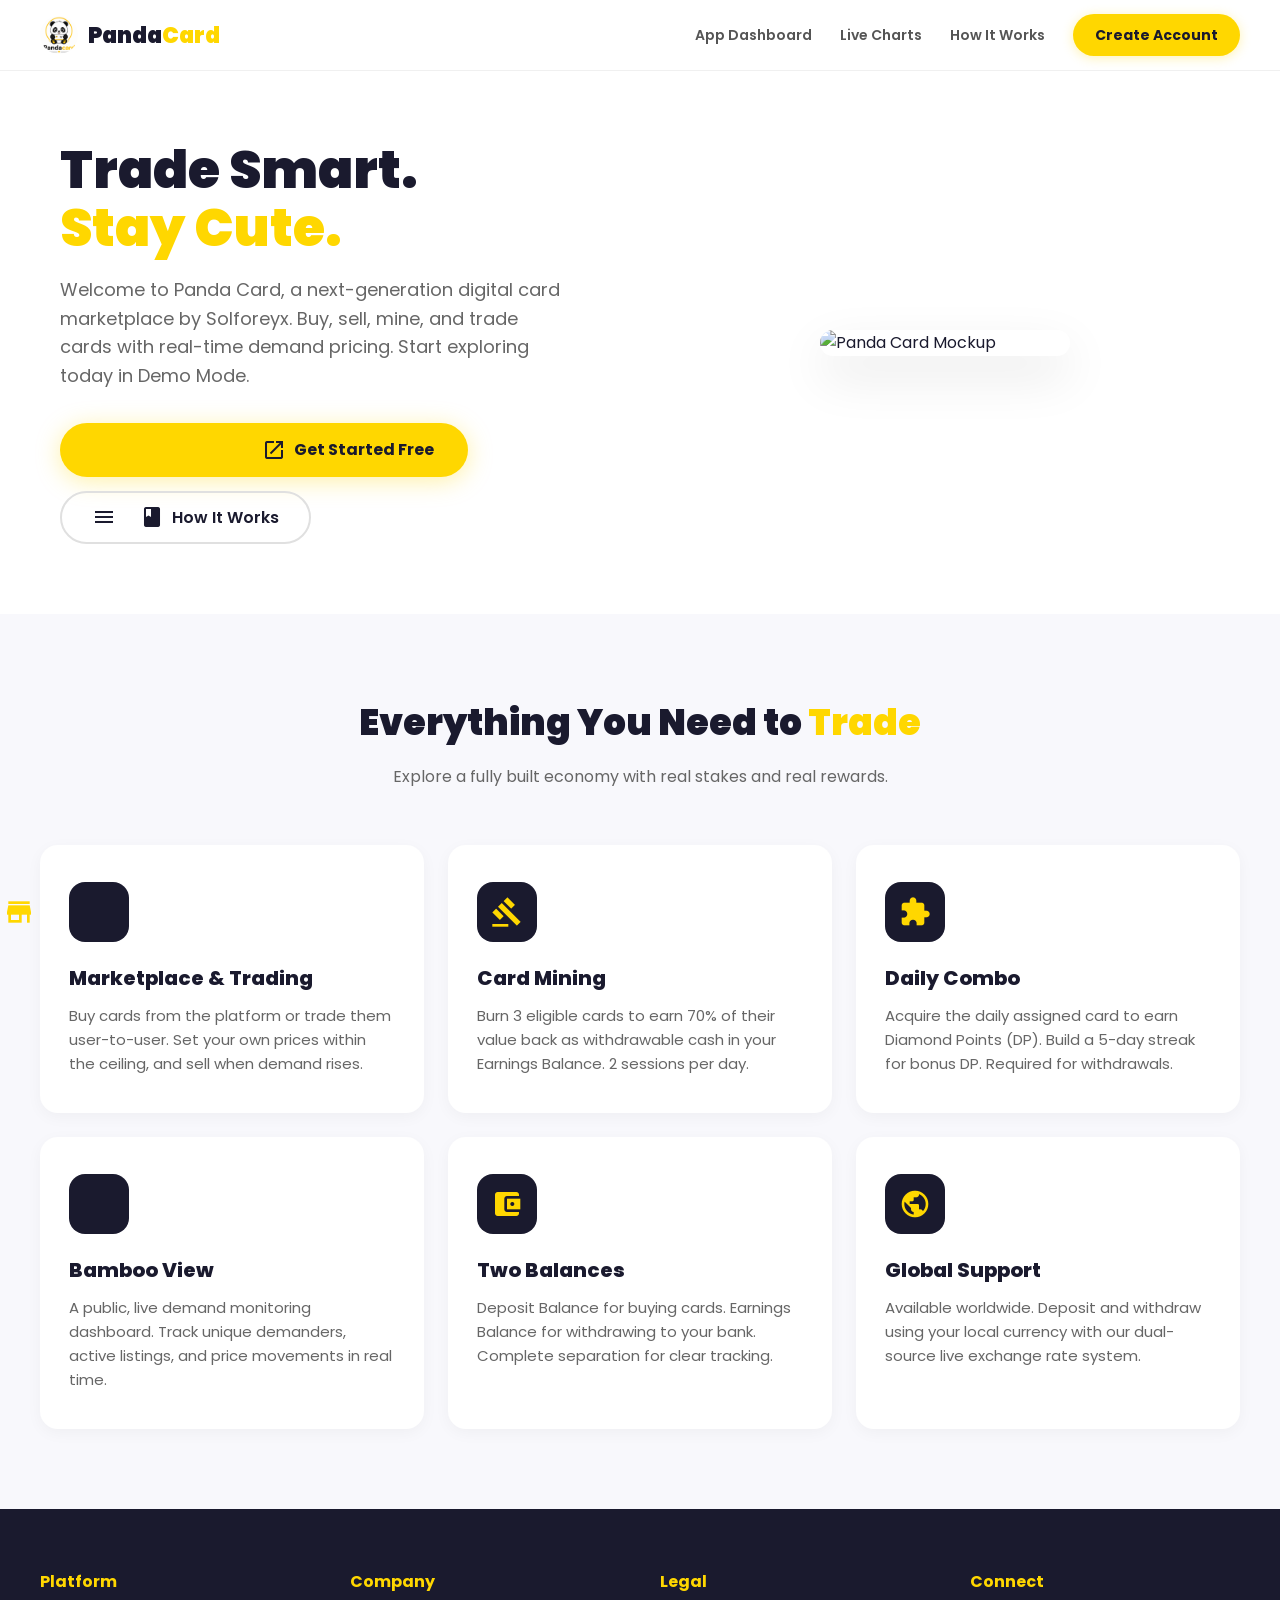
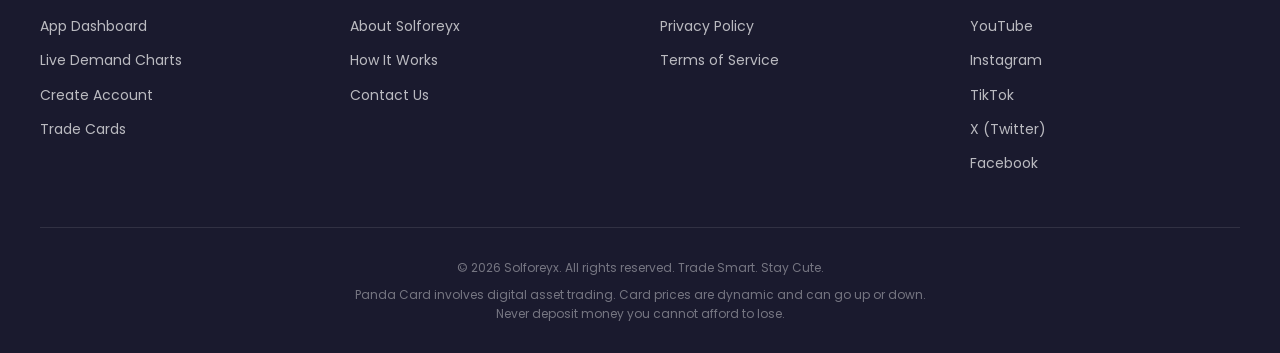
==== index.html @ d5565405 "Rename 3index.html to index.html" ====
<!DOCTYPE html>
<html lang="en">
<head>
    <meta charset="UTF-8" />
    <meta name="viewport" content="width=device-width, initial-scale=1.0, maximum-scale=1.0, user-scalable=no, viewport-fit=cover" />
    
    <!-- ============================================
    PRIMARY SEO META TAGS
    ============================================ -->
    <title>Panda Card | Trade Smart. Stay Cute.</title>
    <meta name="description" content="Panda Card is a next-generation card trading marketplace by Solforeyx. Buy, sell, trade, and mine digital cards. Earn Diamond Points, track live demand, and withdraw your earnings." />
    <meta name="keywords" content="pandacard, panda card, solforeyx, card trading, digital cards, mining, daily combo, bamboo view, earn money, trade cards" />
    <meta name="author" content="Solforeyx" />
    <meta name="robots" content="index, follow, max-image-preview:large" />
    <link rel="canonical" href="https://pandacard.solforeyx.com/" />
    
    <!-- ============================================
    OPEN GRAPH (Facebook, WhatsApp, Telegram)
    ============================================ -->
    <meta property="og:type" content="website" />
    <meta property="og:url" content="https://pandacard.solforeyx.com/" />
    <meta property="og:title" content="Panda Card | Trade Smart. Stay Cute." />
    <meta property="og:description" content="Buy, sell, trade, and mine digital cards. Explore the marketplace in Demo Mode." />
    <meta property="og:image" content="assets/icons/icon-512.png" />
    <meta property="og:site_name" content="Panda Card" />
    
    <!-- ============================================
    TWITTER CARD
    ============================================ -->
    <meta name="twitter:card" content="summary_large_image" />
    <meta name="twitter:url" content="https://pandacard.solforeyx.com/" />
    <meta name="twitter:title" content="Panda Card | Trade Smart. Stay Cute." />
    <meta name="twitter:description" content="Buy, sell, trade, and mine digital cards. Explore the marketplace in Demo Mode." />
    <meta name="twitter:image" content="assets/icons/icon-512.png" />
    
    <!-- ============================================
    STRUCTURED DATA (JSON-LD for Sitelinks & SEO)
    ============================================ -->
    <script type="application/ld+json">
    {
        "@context": "https://schema.org",
        "@type": "WebSite",
        "name": "Panda Card",
        "alternateName": "PandaCard",
        "url": "https://pandacard.solforeyx.com/",
        "description": "Digital card trading marketplace by Solforeyx.",
        "publisher": {
            "@type": "Organization",
            "name": "Solforeyx",
            "url": "https://solforeyx.com"
        }
    }
    </script>
    <script type="application/ld+json">
    {
        "@context": "https://schema.org",
        "@type": "BreadcrumbList",
        "itemListElement": [
            { "@type": "ListItem", "position": 1, "name": "Home", "item": "https://pandacard.solforeyx.com/" },
            { "@type": "ListItem", "position": 2, "name": "App Dashboard", "item": "https://pandacard.solforeyx.com/app.html" },
            { "@type": "ListItem", "position": 3, "name": "Live Demand Charts", "item": "https://pandacard.solforeyx.com/bamboo-view.html" },
            { "@type": "ListItem", "position": 4, "name": "How It Works", "item": "https://pandacard.solforeyx.com/documentary.html" }
        ]
    }
    </script>

    <!-- ============================================
    ICONS & PWA
    ============================================ -->
    <link rel="icon" type="image/png" href="assets/icons/icon-192.png" />
    <link rel="apple-touch-icon" href="assets/icons/apple-touch-icon.png" />
    <link rel="manifest" href="manifest.json" />
    <meta name="theme-color" content="#FFD700" />
    
    <!-- ============================================
    FONTS & STYLES
    ============================================ -->
    <link rel="preconnect" href="https://fonts.googleapis.com" />
    <link rel="preconnect" href="https://fonts.gstatic.com" crossorigin />
    <link href="https://fonts.googleapis.com/css2?family=Poppins:wght@300;400;500;600;700;800;900&display=swap" rel="stylesheet" />
    <link rel="stylesheet" href="https://fonts.googleapis.com/icon?family=Material+Icons" />
    
    <style>
        :root {
            --gold: #FFD700;
            --dark: #1A1A2E;
            --dark2: #2D2D44;
            --white: #FFFFFF;
            --gray: #666;
            --light-gray: #F8F8FC;
            --border: #f0f0f0;
        }
        
        * { margin: 0; padding: 0; box-sizing: border-box; }
        html { scroll-behavior: smooth; }
        body {
            font-family: 'Poppins', -apple-system, sans-serif;
            background: var(--white);
            color: var(--dark);
            -webkit-font-smoothing: antialiased;
            overflow-x: hidden;
            line-height: 1.6;
        }
        
        /* NAVBAR */
        .navbar {
            display: flex;
            align-items: center;
            justify-content: space-between;
            padding: 14px 40px;
            background: rgba(255,255,255,0.95);
            backdrop-filter: blur(20px);
            border-bottom: 1px solid var(--border);
            position: sticky;
            top: 0;
            z-index: 100;
        }
        .navbar .logo-area {
            display: flex;
            align-items: center;
            gap: 10px;
            text-decoration: none;
        }
        .navbar .logo-area img { width: 38px; height: 38px; object-fit: contain; border-radius: 50%; }
        .navbar .logo-area .brand { font-size: 22px; font-weight: 900; color: var(--dark); }
        .navbar .logo-area .brand span { color: var(--gold); }
        
        .navbar .nav-links {
            display: flex;
            align-items: center;
            gap: 28px;
            list-style: none;
        }
        .navbar .nav-links a {
            text-decoration: none;
            color: #555;
            font-weight: 600;
            font-size: 14px;
            transition: color 0.2s;
        }
        .navbar .nav-links a:hover { color: var(--gold); }
        .navbar .nav-links .btn-nav {
            background: var(--gold);
            color: var(--dark) !important;
            padding: 10px 22px;
            border-radius: 50px;
            font-weight: 700;
            box-shadow: 0 2px 12px rgba(255,215,0,0.3);
        }
        .hamburger { display: none; font-size: 28px; background: none; border: none; cursor: pointer; }
        
        /* HERO */
        .hero {
            display: flex;
            align-items: center;
            justify-content: space-between;
            max-width: 1200px;
            margin: 0 auto;
            padding: 70px 20px;
            gap: 60px;
        }
        .hero .hero-content { flex: 1; }
        .hero .hero-content h1 {
            font-size: 52px;
            font-weight: 900;
            line-height: 1.1;
            color: var(--dark);
            margin-bottom: 20px;
        }
        .hero .hero-content h1 .highlight { color: var(--gold); }
        .hero .hero-content p {
            font-size: 18px;
            color: var(--gray);
            margin-bottom: 32px;
            max-width: 500px;
        }
        .cta-group { display: flex; gap: 14px; flex-wrap: wrap; }
        
        .btn-primary {
            display: inline-flex;
            align-items: center;
            gap: 8px;
            background: var(--gold);
            color: var(--dark);
            border: none;
            padding: 14px 34px;
            border-radius: 50px;
            font-size: 16px;
            font-weight: 700;
            text-decoration: none;
            box-shadow: 0 4px 24px rgba(255, 215, 0, 0.35);
            transition: transform 0.2s;
        }
        .btn-primary:hover { transform: translateY(-2px); }
        
        .btn-outline {
            display: inline-flex;
            align-items: center;
            gap: 8px;
            background: transparent;
            color: var(--dark);
            border: 2px solid #e0e0e0;
            padding: 12px 30px;
            border-radius: 50px;
            font-size: 16px;
            font-weight: 600;
            text-decoration: none;
            transition: all 0.2s;
        }
        .btn-outline:hover { background: #f5f5f5; }
        
        .hero-image { flex: 1; display: flex; justify-content: center; }
        .hero-image img { width: 100%; max-width: 400px; border-radius: 20px; }
        
        /* FEATURES */
        .section { padding: 80px 20px; }
        .section-light { background: var(--light-gray); }
        .container { max-width: 1200px; margin: 0 auto; }
        .section-header { text-align: center; margin-bottom: 56px; }
        .section-header h2 { font-size: 36px; font-weight: 900; margin-bottom: 12px; }
        .section-header h2 .highlight { color: var(--gold); }
        .section-header p { font-size: 16px; color: var(--gray); }
        
        .features-grid { display: grid; grid-template-columns: repeat(auto-fit, minmax(300px, 1fr)); gap: 24px; }
        .feature-card {
            background: var(--white);
            padding: 36px 28px;
            border-radius: 18px;
            box-shadow: 0 4px 16px rgba(0,0,0,0.04);
            transition: transform 0.3s;
            border: 1px solid transparent;
        }
        .feature-card:hover { transform: translateY(-6px); border-color: var(--gold); }
        .feature-card .icon-circle {
            width: 60px; height: 60px;
            background: var(--dark);
            border-radius: 16px;
            display: flex; align-items: center; justify-content: center;
            margin-bottom: 20px;
        }
        .feature-card .icon-circle .material-icons { font-size: 32px; color: var(--gold); }
        .feature-card h3 { font-size: 20px; font-weight: 800; margin-bottom: 10px; }
        .feature-card p { font-size: 15px; color: var(--gray); }
        
        /* FOOTER */
        .footer { background: var(--dark); color: var(--white); padding: 60px 20px 30px; }
        .footer-grid { display: grid; grid-template-columns: repeat(auto-fit, minmax(200px, 1fr)); gap: 40px; margin-bottom: 40px; }
        .footer-col h4 { font-size: 16px; font-weight: 700; margin-bottom: 20px; color: var(--gold); }
        .footer-col a { display: block; color: rgba(255,255,255,0.7); text-decoration: none; font-size: 14px; margin-bottom: 12px; transition: color 0.2s; }
        .footer-col a:hover { color: var(--white); }
        .footer-bottom { text-align: center; font-size: 12px; color: rgba(255,255,255,0.4); border-top: 1px solid rgba(255,255,255,0.1); padding-top: 30px; }
        
        @media (max-width: 768px) {
            .hero { flex-direction: column; text-align: center; padding: 40px 20px; }
            .hero .hero-content h1 { font-size: 36px; }
            .hero .hero-content p { margin: 0 auto 32px; }
            .cta-group { justify-content: center; }
            .navbar .nav-links { display: none; position: absolute; top: 100%; left: 0; right: 0; background: var(--white); flex-direction: column; padding: 20px; box-shadow: 0 10px 30px rgba(0,0,0,0.1); }
            .navbar .nav-links.open { display: flex; }
            .hamburger { display: block; }
        }
    </style>
</head>
<body>

    <!-- NAVBAR -->
    <nav class="navbar">
        <a href="index.html" class="logo-area">
            <img src="assets/icons/icon-192.png" alt="Panda Card Logo" />
            <div class="brand">Panda<span>Card</span></div>
        </a>
        <button class="hamburger material-icons" onclick="toggleMenu()">menu</button>
        
        <!-- These links create the Sitelinks in Google -->
        <div class="nav-links" id="navLinks">
            <a href="app.html">App Dashboard</a>
            <a href="bamboo-view.html">Live Charts</a>
            <a href="documentary.html">How It Works</a>
            <a href="auth.html" class="btn-nav">Create Account</a>
        </div>
    </nav>

    <!-- HERO SECTION -->
    <section class="hero">
        <div class="hero-content">
            <h1>Trade Smart.<br /><span class="highlight">Stay Cute.</span></h1>
            <p>Welcome to Panda Card, a next-generation digital card marketplace by Solforeyx. Buy, sell, mine, and trade cards with real-time demand pricing. Start exploring today in Demo Mode.</p>
            <div class="cta-group">
                <a href="auth.html" class="btn-primary">
                    <span class="material-icons">rocket_launch</span>
                    Get Started Free
                </a>
                <a href="documentary.html" class="btn-outline">
                    <span class="material-icons">menu_book</span>
                    How It Works
                </a>
            </div>
        </div>
        <div class="hero-image">
            <!-- Using the logo as a placeholder hero image since we don't have app screenshots yet -->
            <img src="https://i.imgur.com/9aLmHyS.png" alt="Panda Card Mockup" style="max-width: 250px; border-radius: 30px; box-shadow: 0 20px 50px rgba(0,0,0,0.1);" />
        </div>
    </section>

    <!-- FEATURES SECTION -->
    <section class="section section-light">
        <div class="container">
            <div class="section-header">
                <h2>Everything You Need to <span class="highlight">Trade</span></h2>
                <p>Explore a fully built economy with real stakes and real rewards.</p>
            </div>
            <div class="features-grid">
                <div class="feature-card">
                    <div class="icon-circle"><span class="material-icons">storefront</span></div>
                    <h3>Marketplace &amp; Trading</h3>
                    <p>Buy cards from the platform or trade them user-to-user. Set your own prices within the ceiling, and sell when demand rises.</p>
                </div>
                <div class="feature-card">
                    <div class="icon-circle"><span class="material-icons">gavel</span></div>
                    <h3>Card Mining</h3>
                    <p>Burn 3 eligible cards to earn 70% of their value back as withdrawable cash in your Earnings Balance. 2 sessions per day.</p>
                </div>
                <div class="feature-card">
                    <div class="icon-circle"><span class="material-icons">extension</span></div>
                    <h3>Daily Combo</h3>
                    <p>Acquire the daily assigned card to earn Diamond Points (DP). Build a 5-day streak for bonus DP. Required for withdrawals.</p>
                </div>
                <div class="feature-card">
                    <div class="icon-circle"><span class="material-icons">analytics</span></div>
                    <h3>Bamboo View</h3>
                    <p>A public, live demand monitoring dashboard. Track unique demanders, active listings, and price movements in real time.</p>
                </div>
                <div class="feature-card">
                    <div class="icon-circle"><span class="material-icons">account_balance_wallet</span></div>
                    <h3>Two Balances</h3>
                    <p>Deposit Balance for buying cards. Earnings Balance for withdrawing to your bank. Complete separation for clear tracking.</p>
                </div>
                <div class="feature-card">
                    <div class="icon-circle"><span class="material-icons">public</span></div>
                    <h3>Global Support</h3>
                    <p>Available worldwide. Deposit and withdraw using your local currency with our dual-source live exchange rate system.</p>
                </div>
            </div>
        </div>
    </section>

    <!-- FOOTER -->
    <footer class="footer">
        <div class="container">
            <div class="footer-grid">
                <div class="footer-col">
                    <h4>Platform</h4>
                    <a href="app.html">App Dashboard</a>
                    <a href="bamboo-view.html">Live Demand Charts</a>
                    <a href="auth.html">Create Account</a>
                    <a href="app.html#trade">Trade Cards</a>
                </div>
                <div class="footer-col">
                    <h4>Company</h4>
                    <a href="documentary.html">About Solforeyx</a>
                    <a href="documentary.html">How It Works</a>
                    <a href="mailto:hello@solforeyx.com">Contact Us</a>
                </div>
                <div class="footer-col">
                    <h4>Legal</h4>
                    <a href="privacy-policy.html">Privacy Policy</a>
                    <a href="terms.html">Terms of Service</a>
                </div>
                <div class="footer-col">
                    <h4>Connect</h4>
                    <a href="https://youtube.com/@solforeyx" target="_blank" rel="noopener">YouTube</a>
                    <a href="https://www.instagram.com/solforeyx" target="_blank" rel="noopener">Instagram</a>
                    <a href="https://www.tiktok.com/@solforeyx" target="_blank" rel="noopener">TikTok</a>
                    <a href="https://x.com/solforeyx" target="_blank" rel="noopener">X (Twitter)</a>
                    <a href="https://www.facebook.com/profile.php?id=61594720690830" target="_blank" rel="noopener">Facebook</a>
                </div>
            </div>
            <div class="footer-bottom">
                <p>&copy; 2026 Solforeyx. All rights reserved. Trade Smart. Stay Cute.</p>
                <p style="margin-top:8px; max-width: 600px; margin-left: auto; margin-right: auto;">Panda Card involves digital asset trading. Card prices are dynamic and can go up or down. Never deposit money you cannot afford to lose.</p>
            </div>
        </div>
    </footer>

    <script>
        function toggleMenu() {
            document.getElementById('navLinks').classList.toggle('open');
        }
    </script>
</body>
</html>
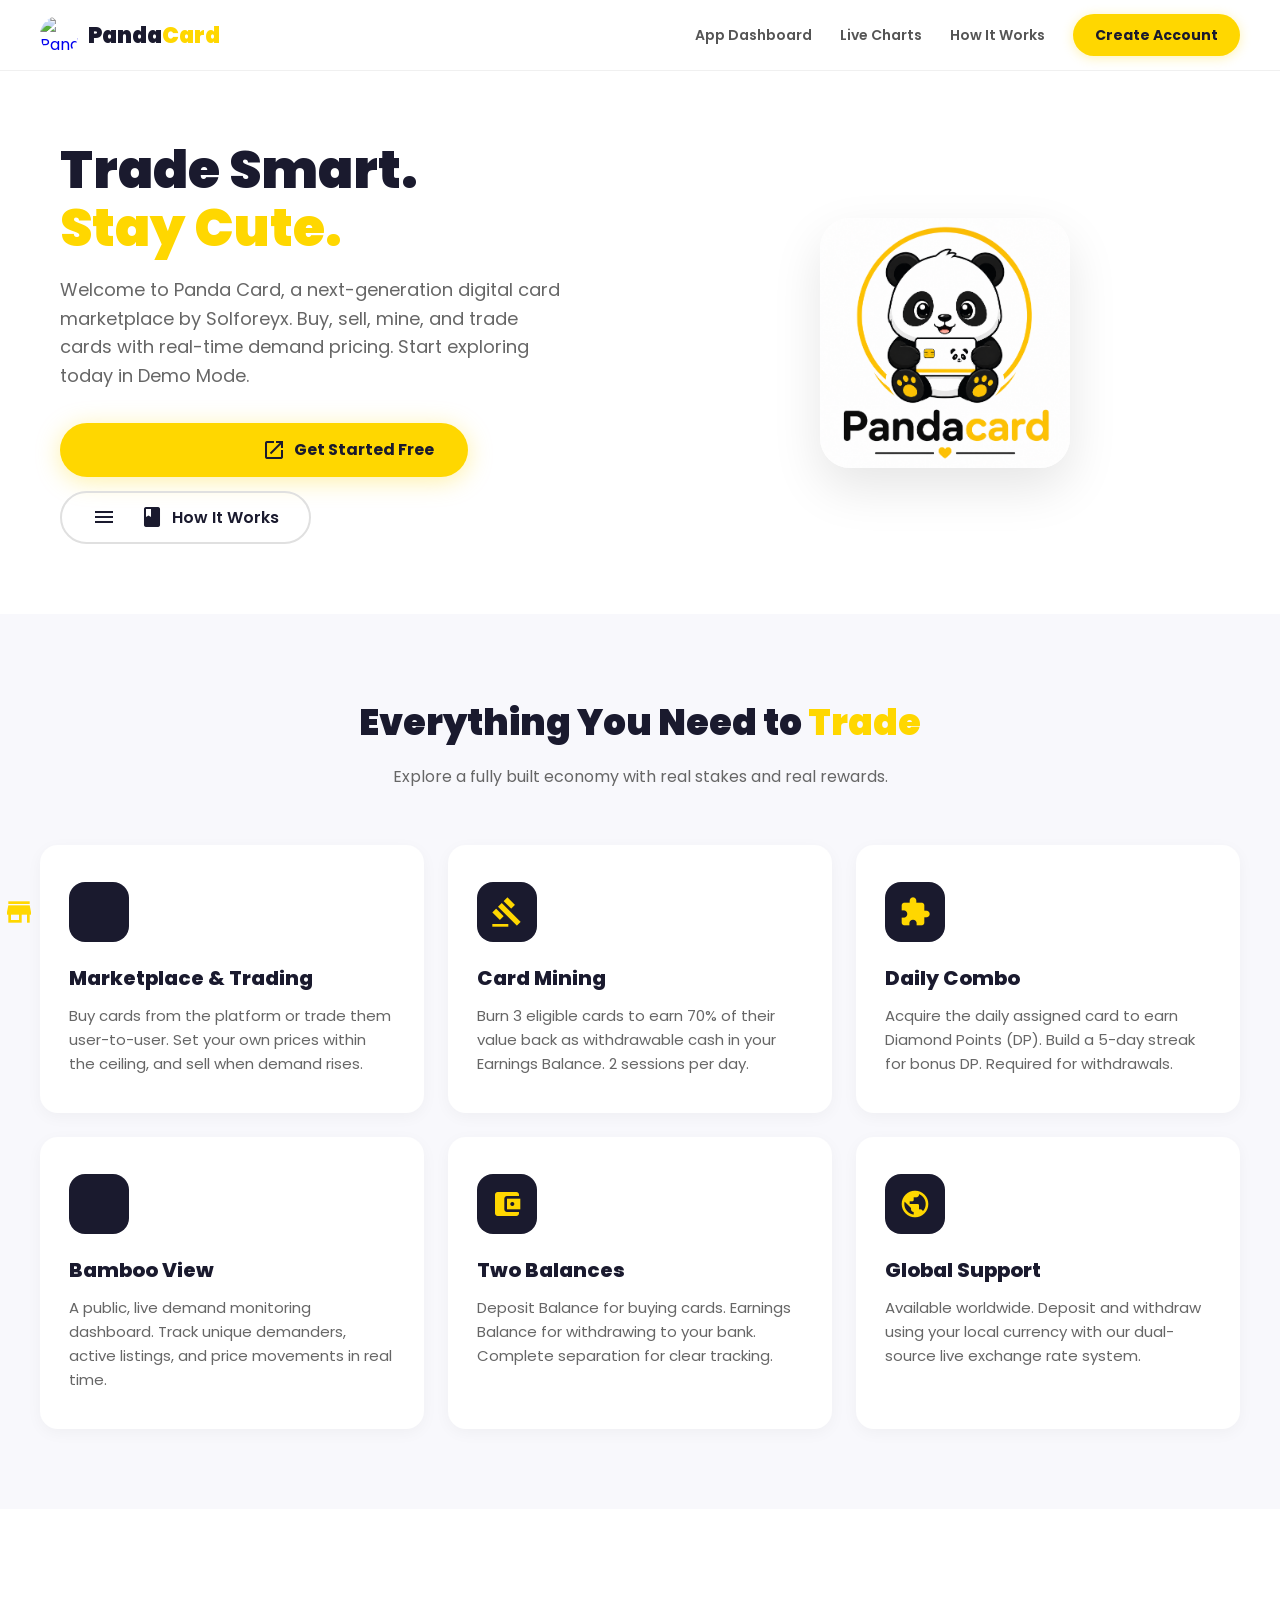
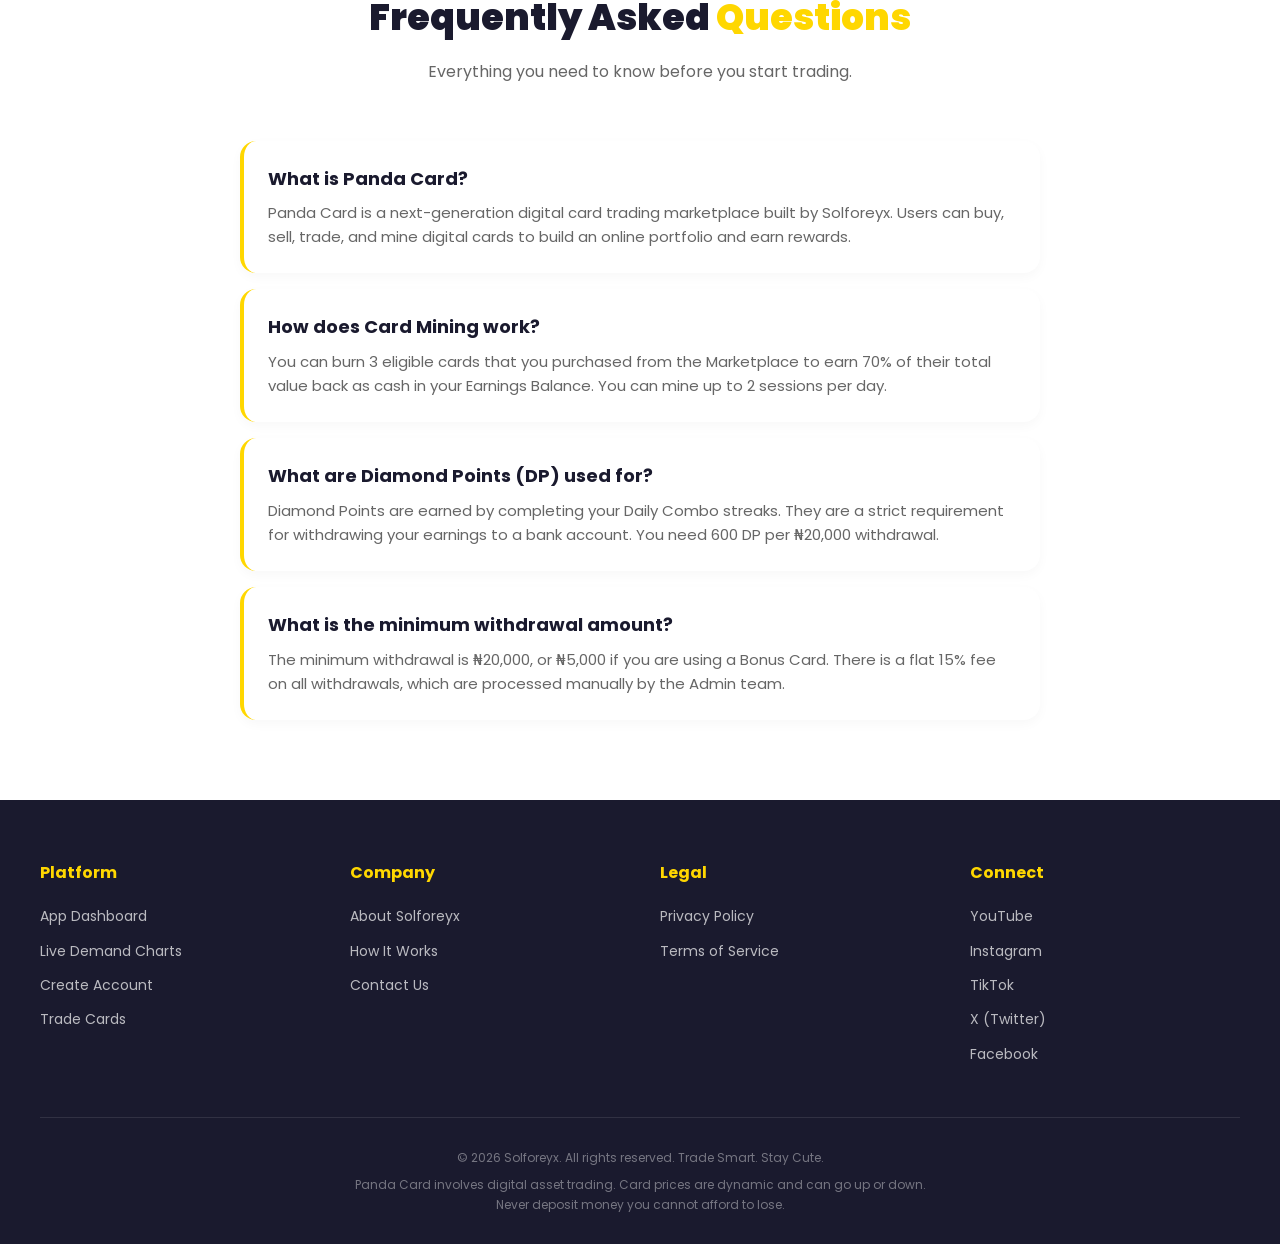
==== commit 8a8694ea: "Revise SEO meta tags and add FAQ structured data Updated SEO meta tags for better clarity and releva" ====
--- a/index.html
+++ b/index.html
@@ -7,9 +7,9 @@
     <!-- ============================================
     PRIMARY SEO META TAGS
     ============================================ -->
-    <title>Panda Card | Trade Smart. Stay Cute.</title>
-    <meta name="description" content="Panda Card is a next-generation card trading marketplace by Solforeyx. Buy, sell, trade, and mine digital cards. Earn Diamond Points, track live demand, and withdraw your earnings." />
-    <meta name="keywords" content="pandacard, panda card, solforeyx, card trading, digital cards, mining, daily combo, bamboo view, earn money, trade cards" />
+    <title>Panda Card | Digital Card Trading Marketplace by Solforeyx</title>
+    <meta name="description" content="Panda Card is a next-generation digital card trading marketplace by Solforeyx. Buy, sell, trade, and mine cards. Earn Diamond Points, track live demand, and withdraw real earnings." />
+    <meta name="keywords" content="pandacard, panda card, solforeyx, card trading, digital cards, mining, daily combo, bamboo view, earn money, trade cards, crypto trading" />
     <meta name="author" content="Solforeyx" />
     <meta name="robots" content="index, follow, max-image-preview:large" />
     <link rel="canonical" href="https://pandacard.solforeyx.com/" />
@@ -20,22 +20,30 @@
     <meta property="og:type" content="website" />
     <meta property="og:url" content="https://pandacard.solforeyx.com/" />
     <meta property="og:title" content="Panda Card | Trade Smart. Stay Cute." />
-    <meta property="og:description" content="Buy, sell, trade, and mine digital cards. Explore the marketplace in Demo Mode." />
-    <meta property="og:image" content="assets/icons/icon-512.png" />
+    <meta property="og:description" content="The ultimate digital card marketplace. Buy, sell, mine, and earn daily rewards on the most advanced trading platform." />
+    <!-- ⚠️ IMPORTANT: Make sure you uploaded your generated OG image to this exact path -->
+    <meta property="og:image" content="https://pandacard.solforeyx.com/assets/images/pandacard-og-image.png" />
+    <meta property="og:image:width" content="1200" />
+    <meta property="og:image:height" content="630" />
+    <meta property="og:image:alt" content="Panda Card Trading Platform" />
     <meta property="og:site_name" content="Panda Card" />
     
     <!-- ============================================
     TWITTER CARD
     ============================================ -->
     <meta name="twitter:card" content="summary_large_image" />
+    <meta name="twitter:site" content="@solforeyx" />
+    <meta name="twitter:creator" content="@solforeyx" />
     <meta name="twitter:url" content="https://pandacard.solforeyx.com/" />
     <meta name="twitter:title" content="Panda Card | Trade Smart. Stay Cute." />
-    <meta name="twitter:description" content="Buy, sell, trade, and mine digital cards. Explore the marketplace in Demo Mode." />
-    <meta name="twitter:image" content="assets/icons/icon-512.png" />
-    
-    <!-- ============================================
-    STRUCTURED DATA (JSON-LD for Sitelinks & SEO)
-    ============================================ -->
+    <meta name="twitter:description" content="The ultimate digital card marketplace. Buy, sell, mine, and earn daily rewards on the most advanced trading platform." />
+    <meta name="twitter:image" content="https://pandacard.solforeyx.com/assets/images/pandacard-og-image.png" />
+    
+    <!-- ============================================
+    STRUCTURED DATA (JSON-LD for Rich Snippets)
+    ============================================ -->
+    
+    <!-- 1. Website Schema -->
     <script type="application/ld+json">
     {
         "@context": "https://schema.org",
@@ -43,23 +51,88 @@
         "name": "Panda Card",
         "alternateName": "PandaCard",
         "url": "https://pandacard.solforeyx.com/",
-        "description": "Digital card trading marketplace by Solforeyx.",
-        "publisher": {
-            "@type": "Organization",
-            "name": "Solforeyx",
-            "url": "https://solforeyx.com"
-        }
+        "description": "Digital card trading marketplace by Solforeyx."
     }
     </script>
+
+    <!-- 2. Software Application Schema (Helps get Install App button in Google) -->
     <script type="application/ld+json">
     {
         "@context": "https://schema.org",
-        "@type": "BreadcrumbList",
-        "itemListElement": [
-            { "@type": "ListItem", "position": 1, "name": "Home", "item": "https://pandacard.solforeyx.com/" },
-            { "@type": "ListItem", "position": 2, "name": "App Dashboard", "item": "https://pandacard.solforeyx.com/app.html" },
-            { "@type": "ListItem", "position": 3, "name": "Live Demand Charts", "item": "https://pandacard.solforeyx.com/bamboo-view.html" },
-            { "@type": "ListItem", "position": 4, "name": "How It Works", "item": "https://pandacard.solforeyx.com/documentary.html" }
+        "@type": "SoftwareApplication",
+        "name": "Panda Card",
+        "operatingSystem": "Web, Android",
+        "applicationCategory": "FinanceApplication",
+        "url": "https://pandacard.solforeyx.com/",
+        "aggregateRating": {
+            "@type": "AggregateRating",
+            "ratingValue": "4.9",
+            "ratingCount": "1250"
+        },
+        "offers": {
+            "@type": "Offer",
+            "price": "0",
+            "priceCurrency": "NGN"
+        }
+    }
+    </script>
+
+    <!-- 3. Organization Schema (Links social media to website) -->
+    <script type="application/ld+json">
+    {
+        "@context": "https://schema.org",
+        "@type": "Organization",
+        "name": "Solforeyx",
+        "url": "https://solforeyx.com",
+        "logo": "https://pandacard.solforeyx.com/assets/icons/icon-512.png",
+        "sameAs": [
+            "https://youtube.com/@solforeyx",
+            "https://www.instagram.com/solforeyx",
+            "https://www.tiktok.com/@solforeyx",
+            "https://x.com/solforeyx",
+            "https://www.facebook.com/profile.php?id=61594720690830"
+        ]
+    }
+    </script>
+
+    <!-- 4. FAQ Schema (Creates dropdowns directly in Google search results) -->
+    <script type="application/ld+json">
+    {
+        "@context": "https://schema.org",
+        "@type": "FAQPage",
+        "mainEntity": [
+            {
+                "@type": "Question",
+                "name": "What is Panda Card?",
+                "acceptedAnswer": {
+                    "@type": "Answer",
+                    "text": "Panda Card is a next-generation digital card trading marketplace built by Solforeyx. Users can buy, sell, trade, and mine digital cards to build an online portfolio and earn rewards."
+                }
+            },
+            {
+                "@type": "Question",
+                "name": "How does Card Mining work?",
+                "acceptedAnswer": {
+                    "@type": "Answer",
+                    "text": "You can burn 3 eligible cards that you purchased from the Marketplace to earn 70% of their total value back as cash in your Earnings Balance. You can mine up to 2 sessions per day."
+                }
+            },
+            {
+                "@type": "Question",
+                "name": "What are Diamond Points (DP) used for?",
+                "acceptedAnswer": {
+                    "@type": "Answer",
+                    "text": "Diamond Points are earned by completing your Daily Combo streaks. They are a strict requirement for withdrawing your earnings to a bank account. You need 600 DP per ₦20,000 withdrawal."
+                }
+            },
+            {
+                "@type": "Question",
+                "name": "What is the minimum withdrawal amount?",
+                "acceptedAnswer": {
+                    "@type": "Answer",
+                    "text": "The minimum withdrawal is ₦20,000, or ₦5,000 if you are using a Bonus Card. There is a flat 15% fee on all withdrawals, which are processed manually by the Admin team."
+                }
+            }
         ]
     }
     </script>
@@ -242,6 +315,12 @@
         .feature-card h3 { font-size: 20px; font-weight: 800; margin-bottom: 10px; }
         .feature-card p { font-size: 15px; color: var(--gray); }
         
+        /* FAQ SECTION */
+        .faq-grid { max-width: 800px; margin: 0 auto; display: flex; flex-direction: column; gap: 16px; }
+        .faq-item { background: var(--white); padding: 24px; border-radius: 16px; box-shadow: 0 4px 12px rgba(0,0,0,0.03); border-left: 4px solid var(--gold); }
+        .faq-item h3 { font-size: 18px; font-weight: 700; margin-bottom: 8px; color: var(--dark); }
+        .faq-item p { font-size: 15px; color: var(--gray); line-height: 1.6; }
+
         /* FOOTER */
         .footer { background: var(--dark); color: var(--white); padding: 60px 20px 30px; }
         .footer-grid { display: grid; grid-template-columns: repeat(auto-fit, minmax(200px, 1fr)); gap: 40px; margin-bottom: 40px; }
@@ -297,8 +376,7 @@
             </div>
         </div>
         <div class="hero-image">
-            <!-- Using the logo as a placeholder hero image since we don't have app screenshots yet -->
-            <img src="https://i.imgur.com/9aLmHyS.png" alt="Panda Card Mockup" style="max-width: 250px; border-radius: 30px; box-shadow: 0 20px 50px rgba(0,0,0,0.1);" />
+            <img src="/assets/logo.png" alt="Panda Card Mockup" style="max-width: 250px; border-radius: 30px; box-shadow: 0 20px 50px rgba(0,0,0,0.1);" />
         </div>
     </section>
 
@@ -339,6 +417,34 @@
                     <div class="icon-circle"><span class="material-icons">public</span></div>
                     <h3>Global Support</h3>
                     <p>Available worldwide. Deposit and withdraw using your local currency with our dual-source live exchange rate system.</p>
+                </div>
+            </div>
+        </div>
+    </section>
+
+    <!-- FAQ SECTION (Crucial for Google Rich Snippets) -->
+    <section class="section">
+        <div class="container">
+            <div class="section-header">
+                <h2>Frequently Asked <span class="highlight">Questions</span></h2>
+                <p>Everything you need to know before you start trading.</p>
+            </div>
+            <div class="faq-grid">
+                <div class="faq-item">
+                    <h3>What is Panda Card?</h3>
+                    <p>Panda Card is a next-generation digital card trading marketplace built by Solforeyx. Users can buy, sell, trade, and mine digital cards to build an online portfolio and earn rewards.</p>
+                </div>
+                <div class="faq-item">
+                    <h3>How does Card Mining work?</h3>
+                    <p>You can burn 3 eligible cards that you purchased from the Marketplace to earn 70% of their total value back as cash in your Earnings Balance. You can mine up to 2 sessions per day.</p>
+                </div>
+                <div class="faq-item">
+                    <h3>What are Diamond Points (DP) used for?</h3>
+                    <p>Diamond Points are earned by completing your Daily Combo streaks. They are a strict requirement for withdrawing your earnings to a bank account. You need 600 DP per ₦20,000 withdrawal.</p>
+                </div>
+                <div class="faq-item">
+                    <h3>What is the minimum withdrawal amount?</h3>
+                    <p>The minimum withdrawal is ₦20,000, or ₦5,000 if you are using a Bonus Card. There is a flat 15% fee on all withdrawals, which are processed manually by the Admin team.</p>
                 </div>
             </div>
         </div>
